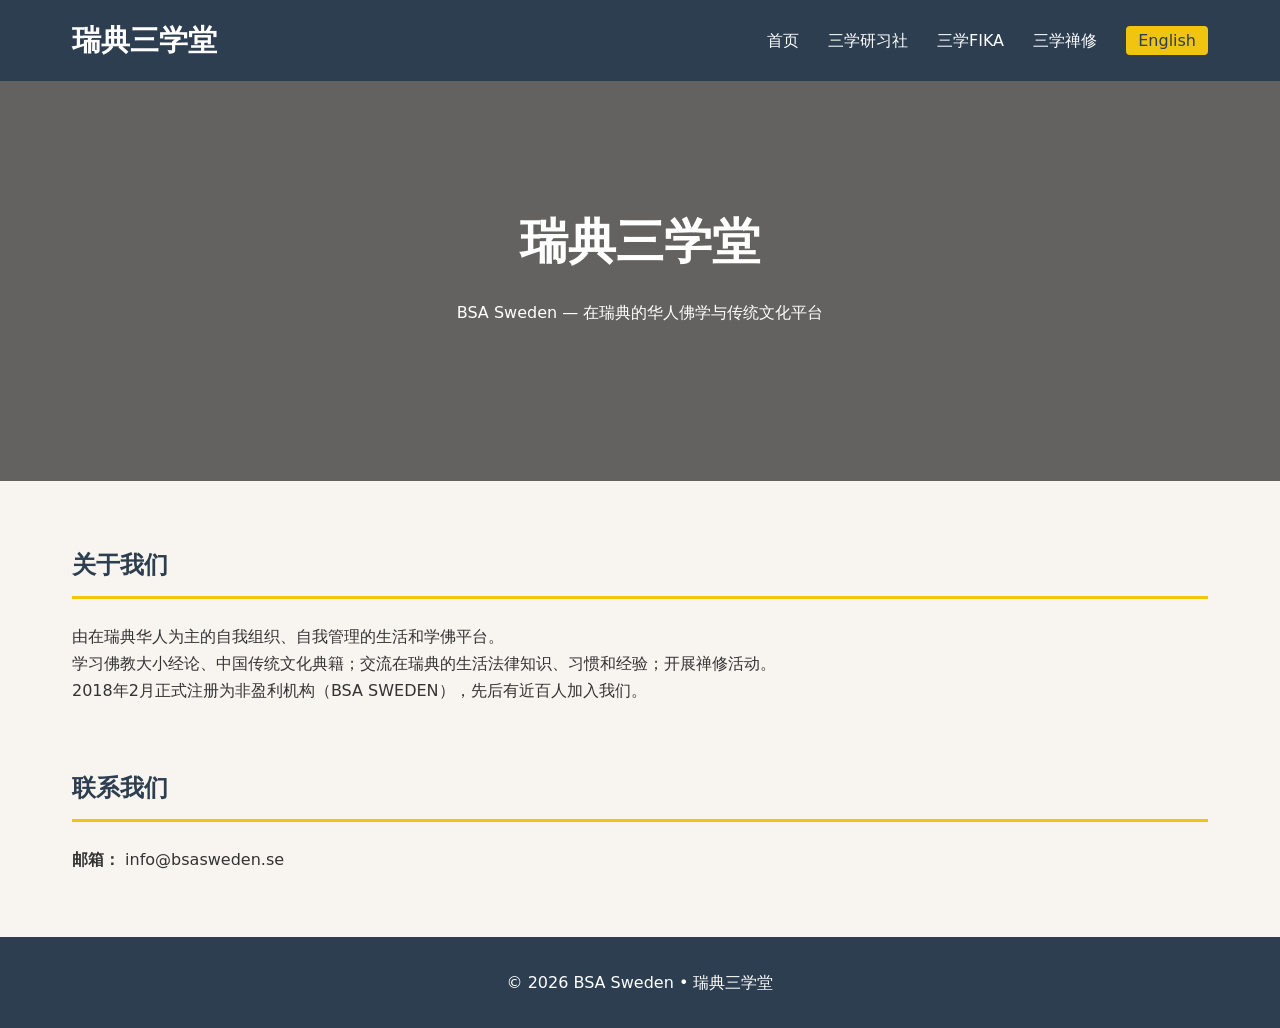
==== index.html @ c9d3ede0 "Update index.html" ====
<!DOCTYPE html>
<html lang="zh-CN">
<head>
    <meta charset="UTF-8">
    <meta name="viewport" content="width=device-width, initial-scale=1.0">
    <title>瑞典三学堂 - BSA Sweden</title>
    <link rel="stylesheet" href="css/style.css">
</head>
<body>
    <header>
        <nav>
            <div class="logo">瑞典三学堂</div>
            <div class="nav-links">
                <a href="index.html">首页</a>
                <a href="study.html">三学研习社</a>
                <a href="fika.html">三学FIKA</a>
                <a href="meditation.html">三学禅修</a>
                <a href="en.html" class="lang-switch">English</a>
            </div>
        </nav>
    </header>

    <section class="hero" style="background: linear-gradient(rgba(0,0,0,0.6), rgba(0,0,0,0.6)), url('logolarong.jpg') center/cover; height: 400px; color: white; text-align: center; padding: 120px 20px;">
        <h1>瑞典三学堂</h1>
        <p>BSA Sweden — 在瑞典的华人佛学与传统文化平台</p>
    </section>

    <main>
        <!-- 其他内容保持不变 -->
        <section>
            <h2>关于我们</h2>
            <p>由在瑞典华人为主的自我组织、自我管理的生活和学佛平台。</p>
            <p>学习佛教大小经论、中国传统文化典籍；交流在瑞典的生活法律知识、习惯和经验；开展禅修活动。</p>
            <p>2018年2月正式注册为非盈利机构（BSA SWEDEN），先后有近百人加入我们。</p>
        </section>

        <section>
            <h2>联系我们</h2>
            <p><strong>邮箱：</strong> info@bsasweden.se</p>
        </section>
    </main>

    <footer>
        <p>&copy; 2026 BSA Sweden • 瑞典三学堂</p>
    </footer>
</body>
</html>
---- css/style.css ----
* {
    margin: 0;
    padding: 0;
    box-sizing: border-box;
}

body {
    font-family: 'Segoe UI', system-ui, sans-serif;
    line-height: 1.7;
    color: #333;
    background: #f8f5f0;
}

header {
    background: #2c3e50;
    color: white;
    padding: 1rem 0;
    position: sticky;
    top: 0;
    z-index: 100;
}

nav {
    max-width: 1200px;
    margin: 0 auto;
    display: flex;
    justify-content: space-between;
    align-items: center;
    padding: 0 2rem;
}

.logo {
    font-size: 1.8rem;
    font-weight: bold;
}

.nav-links a {
    color: white;
    text-decoration: none;
    margin-left: 1.5rem;
    font-weight: 500;
}

.nav-links a:hover {
    color: #f1c40f;
}

.hero {
    background: linear-gradient(rgba(0,0,0,0.6), rgba(0,0,0,0.6)), url('https://bsasweden.se/wp-content/uploads/2023/xx/hero.jpg') center/cover; /* 替换为实际图片 */
    color: white;
    text-align: center;
    padding: 120px 20px;
}

.hero h1 {
    font-size: 3rem;
    margin-bottom: 1rem;
}

main {
    max-width: 1200px;
    margin: 2rem auto;
    padding: 0 2rem;
}

section {
    margin-bottom: 4rem;
}

h2 {
    color: #2c3e50;
    border-bottom: 3px solid #f1c40f;
    padding-bottom: 10px;
    margin-bottom: 1.5rem;
}

.card {
    background: white;
    padding: 2rem;
    border-radius: 8px;
    box-shadow: 0 4px 12px rgba(0,0,0,0.1);
    margin-bottom: 1.5rem;
}

.card h3 {
    color: #2c3e50;
    margin-bottom: 1rem;
}

footer {
    background: #2c3e50;
    color: white;
    text-align: center;
    padding: 2rem;
    margin-top: 3rem;
}

.lang-switch {
    background: #f1c40f;
    color: #2c3e50 !important;
    padding: 5px 12px;
    border-radius: 4px;
}
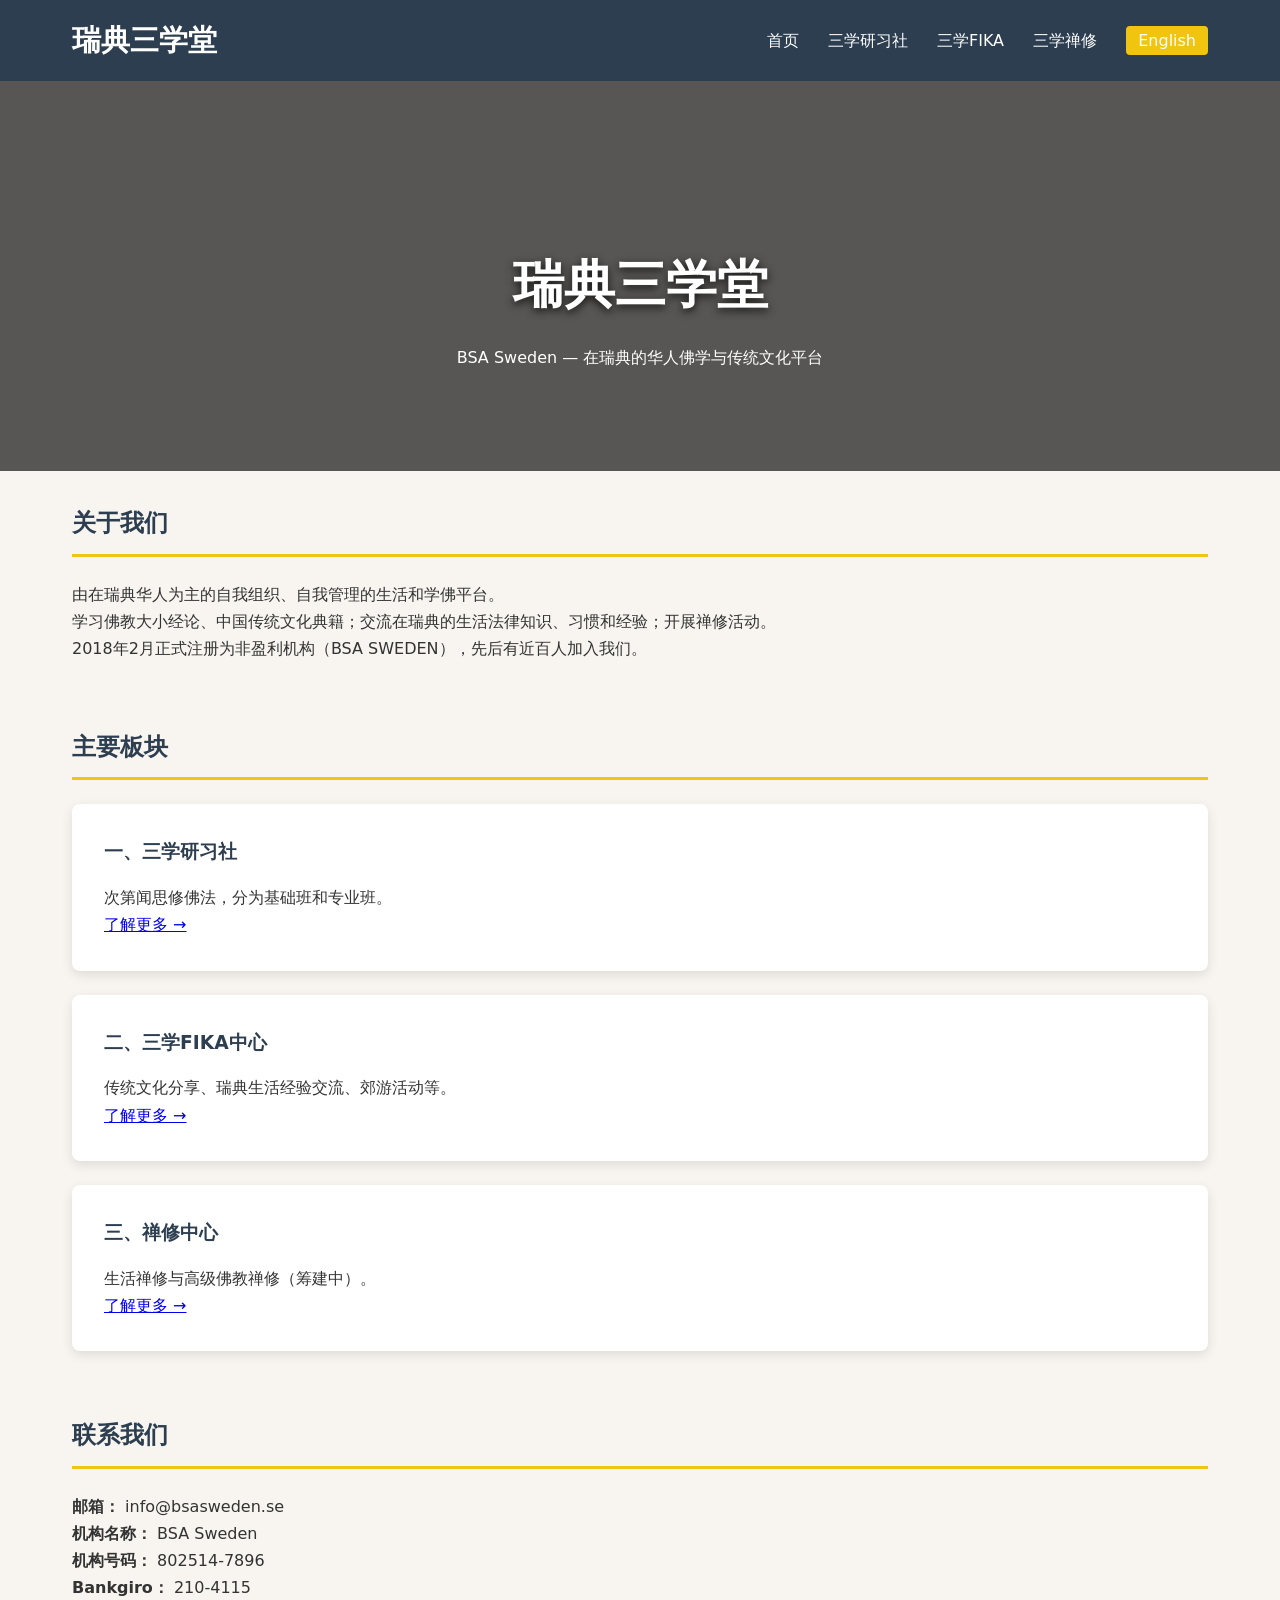
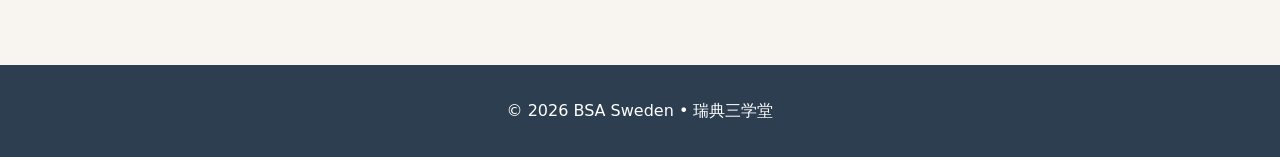
==== commit 997a1dba: "Update index.html" ====
--- a/index.html
+++ b/index.html
@@ -5,6 +5,26 @@
     <meta name="viewport" content="width=device-width, initial-scale=1.0">
     <title>瑞典三学堂 - BSA Sweden</title>
     <link rel="stylesheet" href="css/style.css">
+    <style>
+        .hero {
+            background: linear-gradient(rgba(0,0,0,0.65), rgba(0,0,0,0.65)), 
+                        url('logolarong.jpg') center/cover no-repeat;
+            color: white;
+            text-align: center;
+            padding: 160px 20px 100px;
+            margin-bottom: 2rem;
+        }
+        .hero h1 {
+            font-size: 3.2rem;
+            text-shadow: 0 3px 8px rgba(0,0,0,0.8);
+        }
+        .nav-links a {
+            color: white !important;
+        }
+        .logo {
+            color: white;
+        }
+    </style>
 </head>
 <body>
     <header>
@@ -20,13 +40,12 @@
         </nav>
     </header>
 
-    <section class="hero" style="background: linear-gradient(rgba(0,0,0,0.6), rgba(0,0,0,0.6)), url('logolarong.jpg') center/cover; height: 400px; color: white; text-align: center; padding: 120px 20px;">
+    <section class="hero">
         <h1>瑞典三学堂</h1>
         <p>BSA Sweden — 在瑞典的华人佛学与传统文化平台</p>
     </section>
 
     <main>
-        <!-- 其他内容保持不变 -->
         <section>
             <h2>关于我们</h2>
             <p>由在瑞典华人为主的自我组织、自我管理的生活和学佛平台。</p>
@@ -35,8 +54,30 @@
         </section>
 
         <section>
+            <h2>主要板块</h2>
+            <div class="card">
+                <h3>一、三学研习社</h3>
+                <p>次第闻思修佛法，分为基础班和专业班。</p>
+                <a href="study.html">了解更多 →</a>
+            </div>
+            <div class="card">
+                <h3>二、三学FIKA中心</h3>
+                <p>传统文化分享、瑞典生活经验交流、郊游活动等。</p>
+                <a href="fika.html">了解更多 →</a>
+            </div>
+            <div class="card">
+                <h3>三、禅修中心</h3>
+                <p>生活禅修与高级佛教禅修（筹建中）。</p>
+                <a href="meditation.html">了解更多 →</a>
+            </div>
+        </section>
+
+        <section>
             <h2>联系我们</h2>
             <p><strong>邮箱：</strong> info@bsasweden.se</p>
+            <p><strong>机构名称：</strong> BSA Sweden</p>
+            <p><strong>机构号码：</strong> 802514-7896</p>
+            <p><strong>Bankgiro：</strong> 210-4115</p>
         </section>
     </main>
 
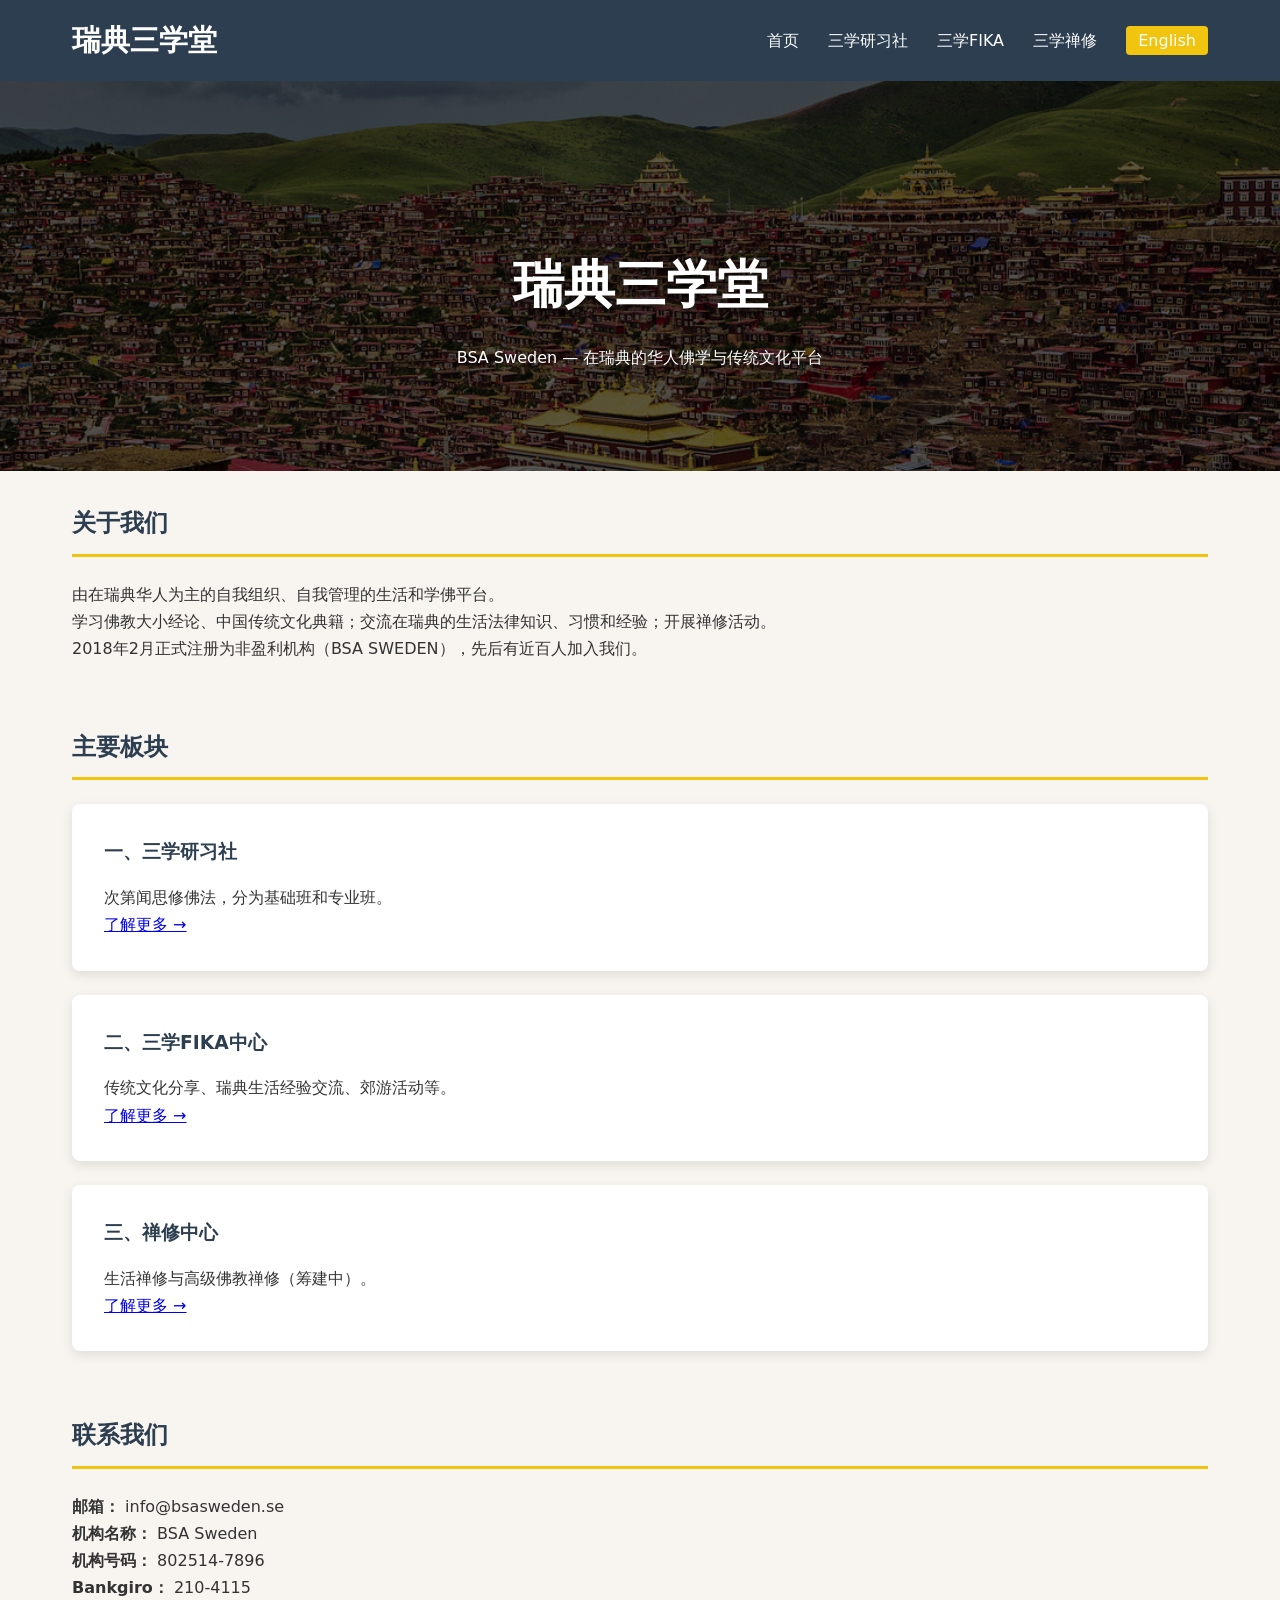
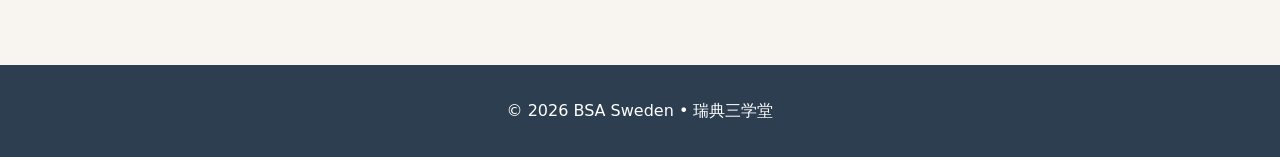
==== commit c266dfa1: "Update index.html" ====
--- a/index.html
+++ b/index.html
@@ -8,7 +8,7 @@
     <style>
         .hero {
             background: linear-gradient(rgba(0,0,0,0.65), rgba(0,0,0,0.65)), 
-                        url('logolarong.jpg') center/cover no-repeat;
+                        url('assets/logolarong.jpg') center/cover no-repeat;
             color: white;
             text-align: center;
             padding: 160px 20px 100px;
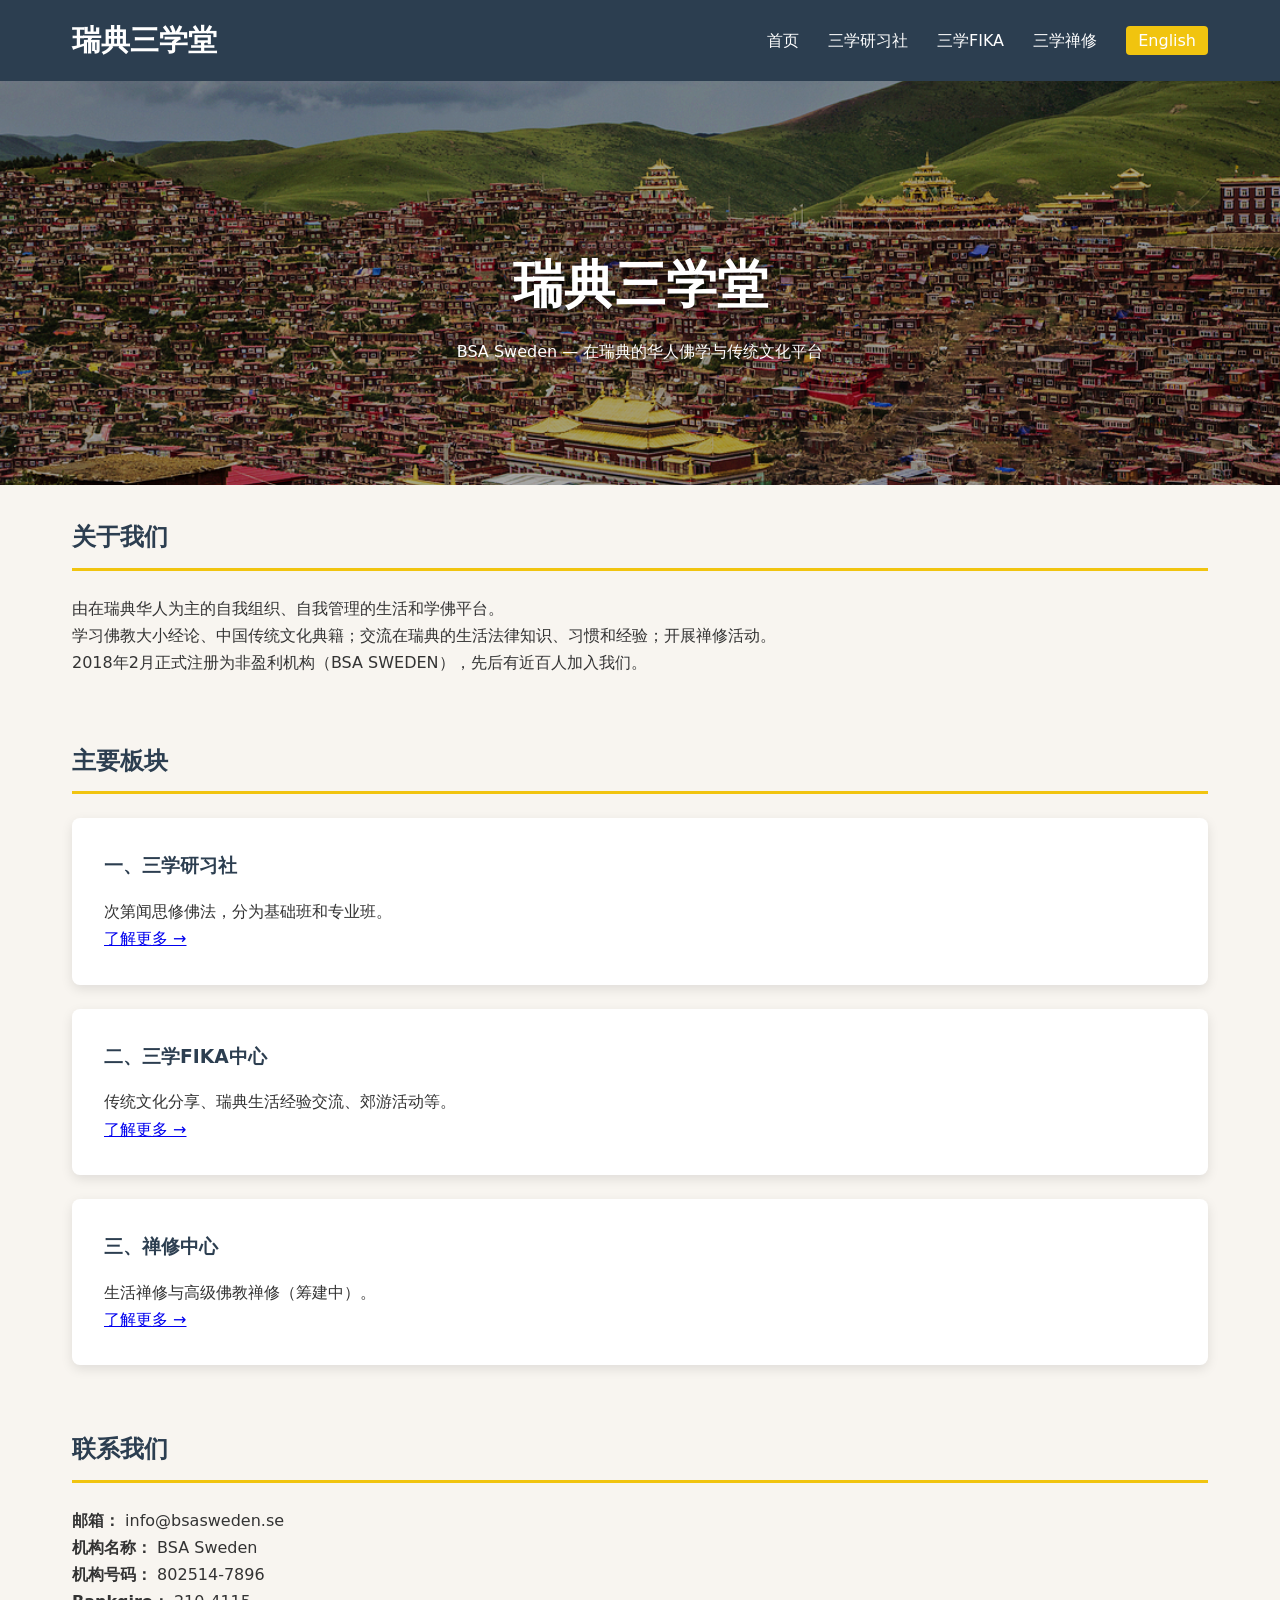
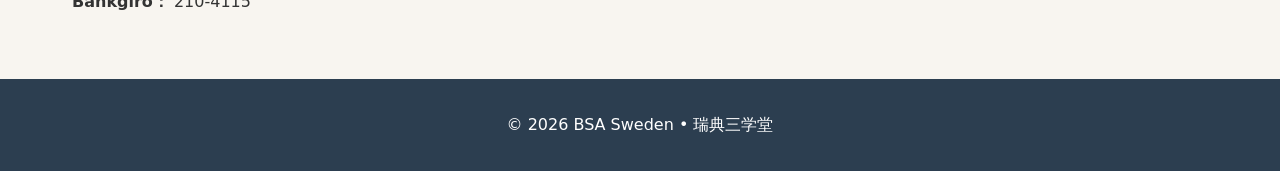
==== commit 13a5be95: "Update index.html" ====
--- a/index.html
+++ b/index.html
@@ -7,22 +7,20 @@
     <link rel="stylesheet" href="css/style.css">
     <style>
         .hero {
-            background: linear-gradient(rgba(0,0,0,0.65), rgba(0,0,0,0.65)), 
+            background: linear-gradient(rgba(0,0,0,0.35), rgba(0,0,0,0.35)), 
                         url('assets/logolarong.jpg') center/cover no-repeat;
             color: white;
             text-align: center;
-            padding: 160px 20px 100px;
+            padding: 160px 20px 120px;
             margin-bottom: 2rem;
         }
         .hero h1 {
             font-size: 3.2rem;
-            text-shadow: 0 3px 8px rgba(0,0,0,0.8);
+            text-shadow: 0 3px 10px rgba(0,0,0,0.9);
+            margin-bottom: 10px;
         }
-        .nav-links a {
+        .nav-links a, .logo {
             color: white !important;
-        }
-        .logo {
-            color: white;
         }
     </style>
 </head>
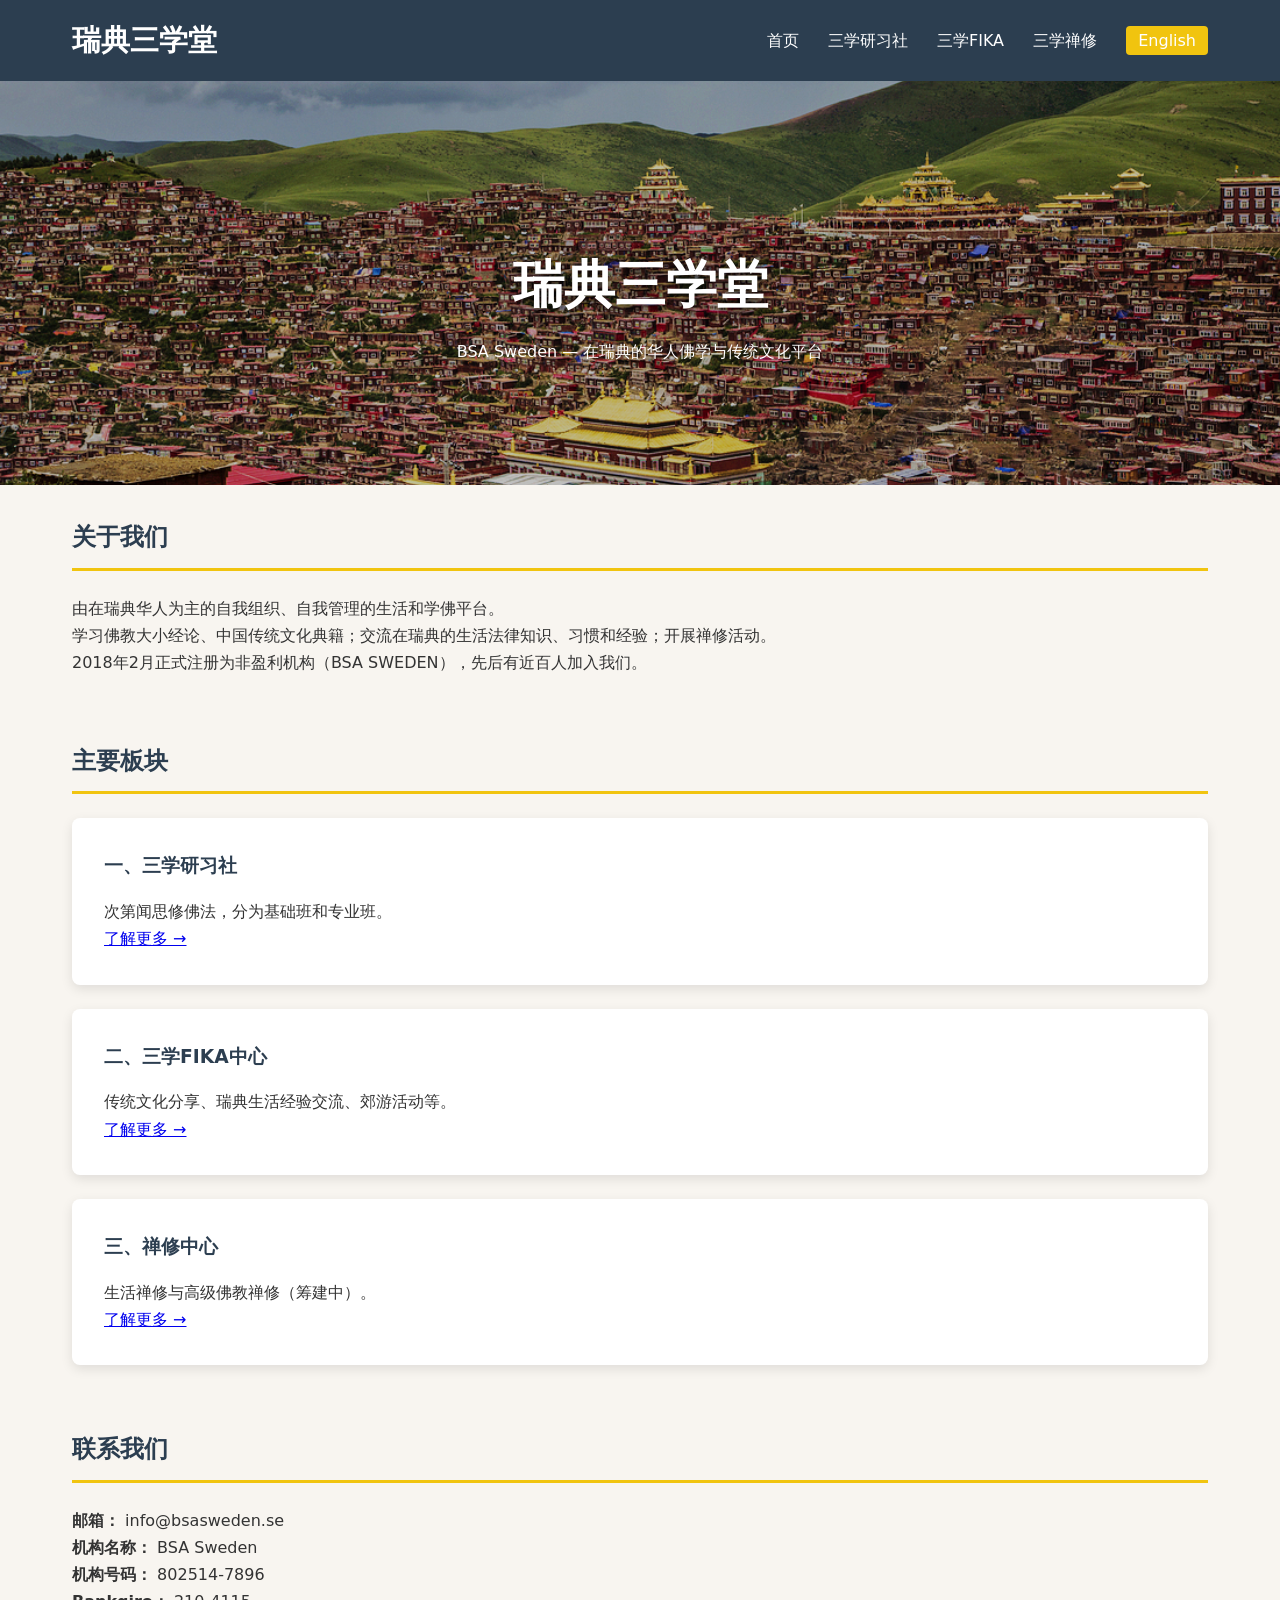
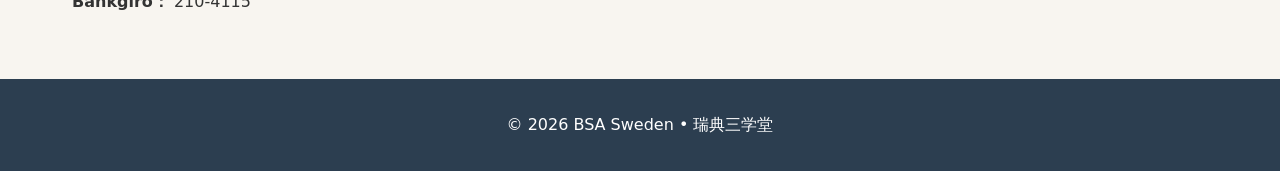
==== commit 2f7a06f2: "Update index.html" ====
--- a/index.html
+++ b/index.html
@@ -7,7 +7,7 @@
     <link rel="stylesheet" href="css/style.css">
     <style>
         .hero {
-            background: linear-gradient(rgba(0,0,0,0.35), rgba(0,0,0,0.35)), 
+            background: linear-gradient(rgba(0,0,0,0.25), rgba(0,0,0,0.25)), 
                         url('assets/logolarong.jpg') center/cover no-repeat;
             color: white;
             text-align: center;
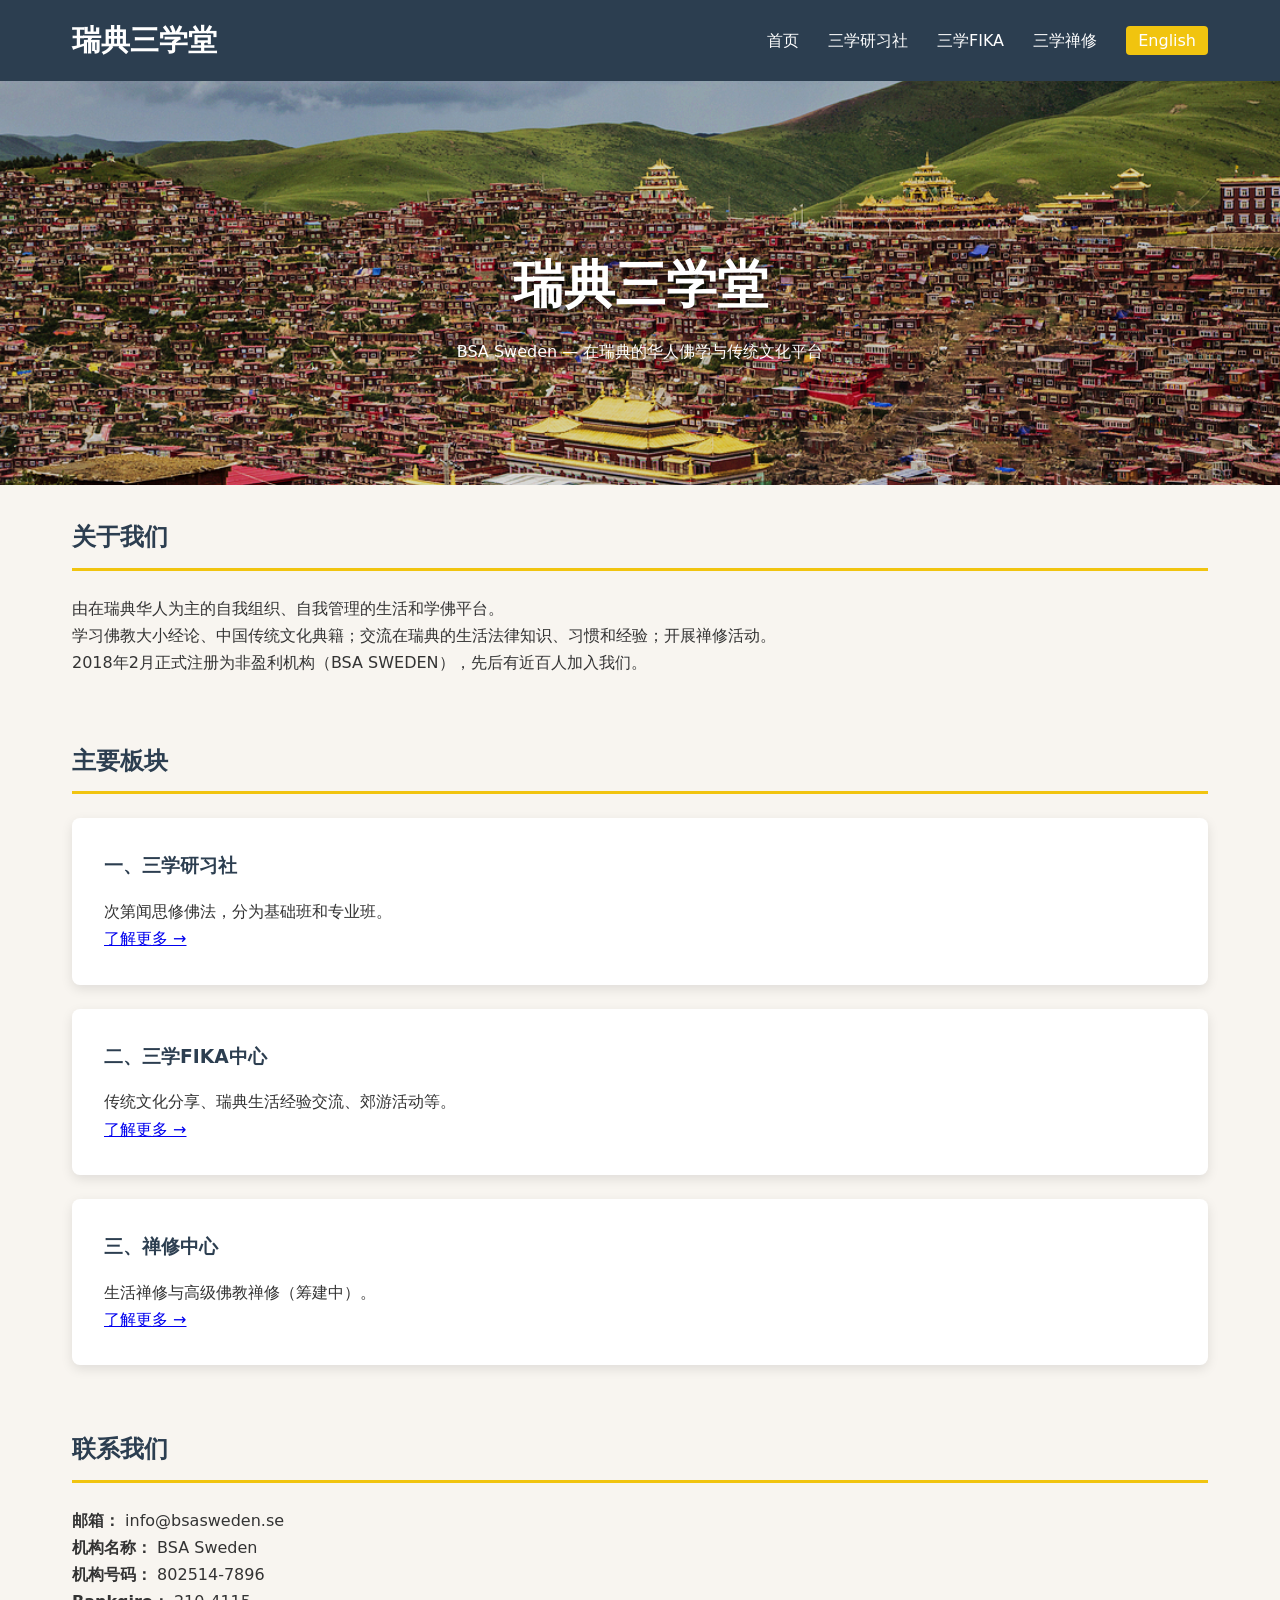
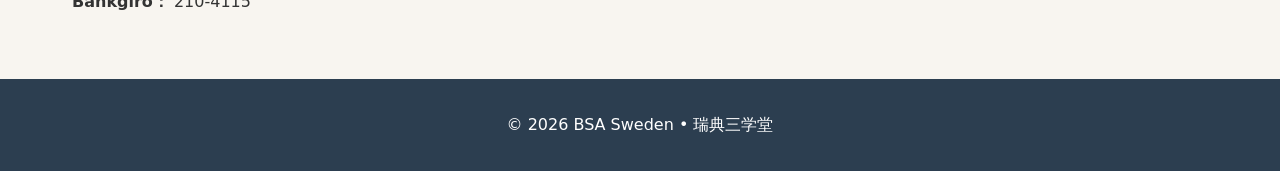
==== commit 7454d59a: "Update index.html" ====
--- a/index.html
+++ b/index.html
@@ -7,7 +7,7 @@
     <link rel="stylesheet" href="css/style.css">
     <style>
         .hero {
-            background: linear-gradient(rgba(0,0,0,0.25), rgba(0,0,0,0.25)), 
+            background: linear-gradient(rgba(0,0,0,0.15), rgba(0,0,0,0.15)), 
                         url('assets/logolarong.jpg') center/cover no-repeat;
             color: white;
             text-align: center;
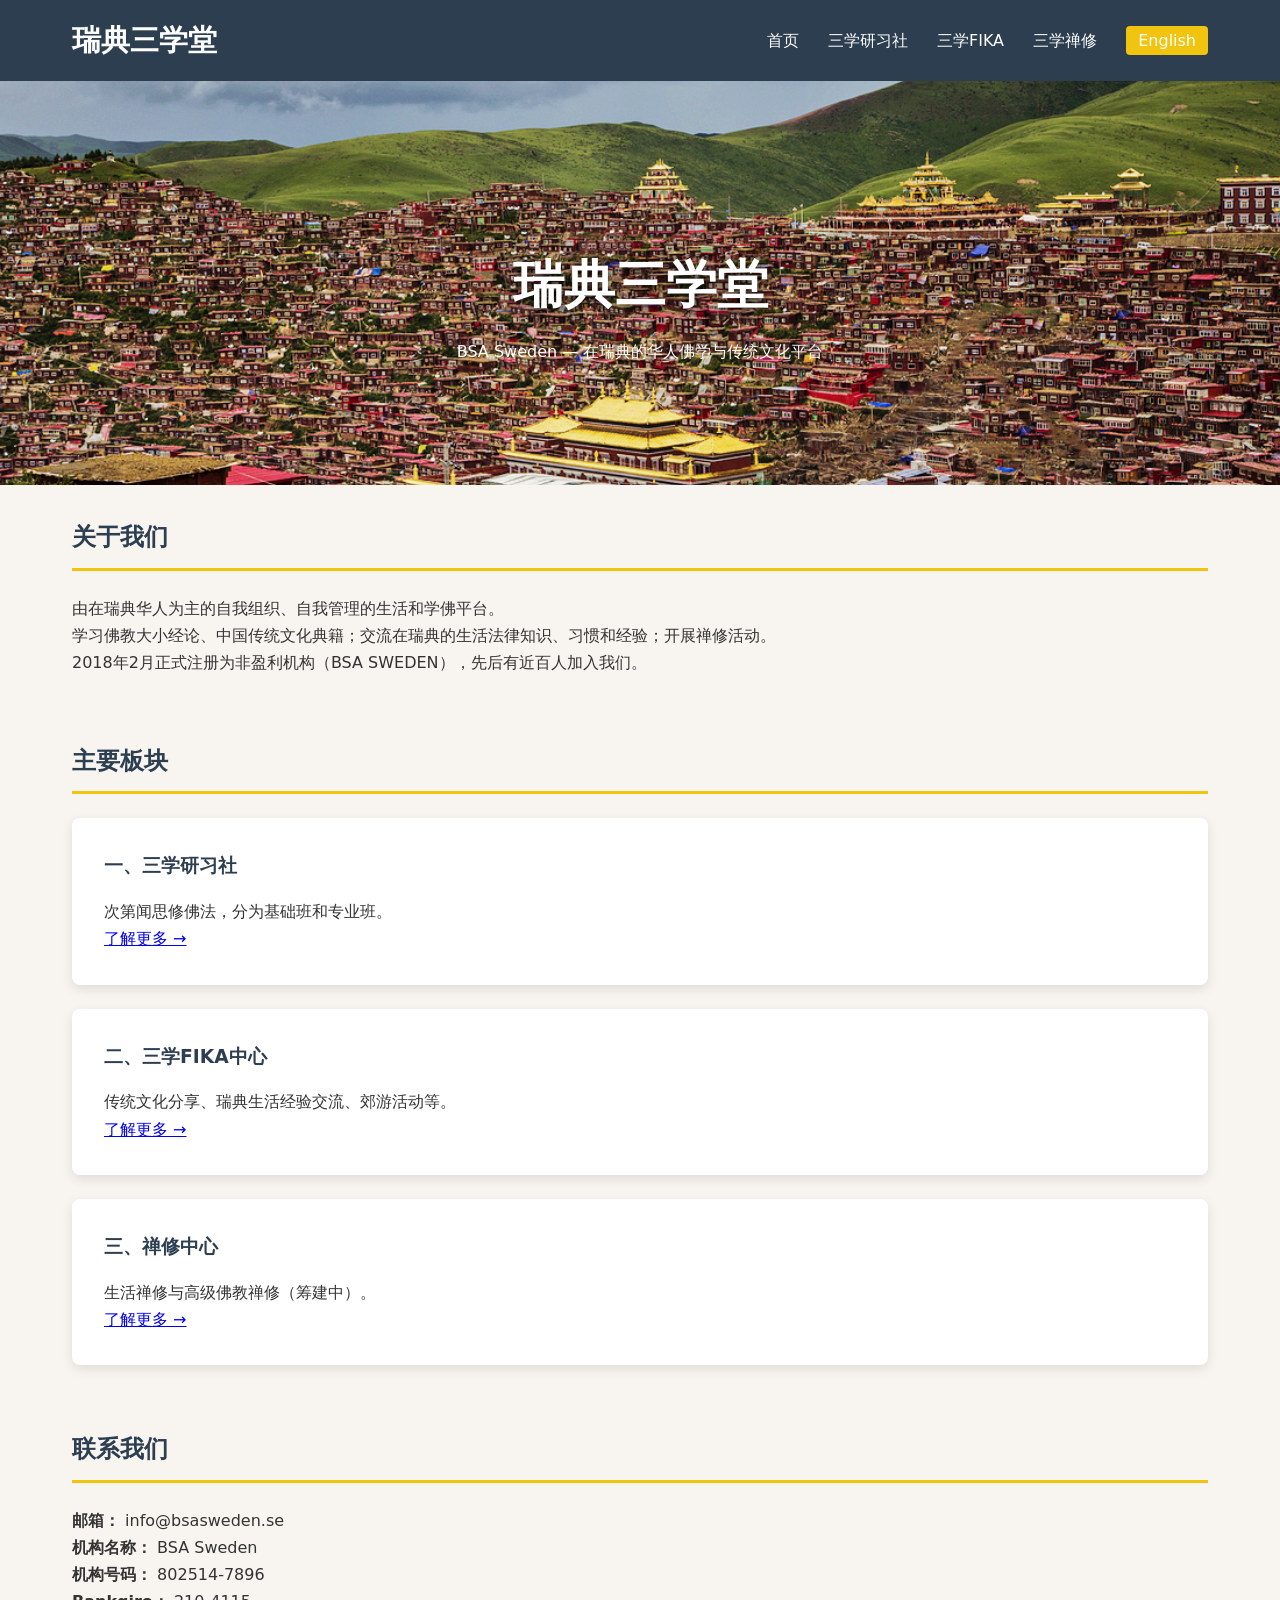
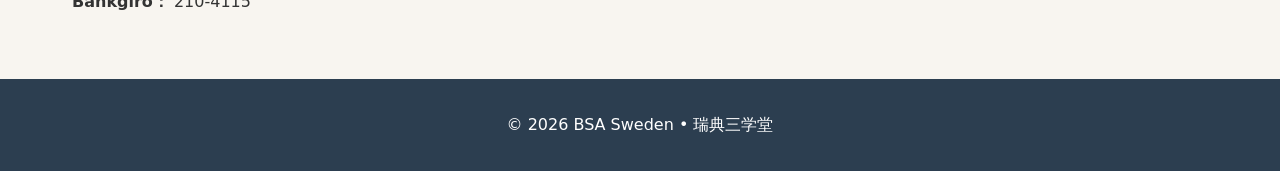
==== commit 47747970: "Update index.html" ====
--- a/index.html
+++ b/index.html
@@ -7,7 +7,7 @@
     <link rel="stylesheet" href="css/style.css">
     <style>
         .hero {
-            background: linear-gradient(rgba(0,0,0,0.15), rgba(0,0,0,0.15)), 
+            background: linear-gradient(rgba(0,0,0,0.05), rgba(0,0,0,0.05)), 
                         url('assets/logolarong.jpg') center/cover no-repeat;
             color: white;
             text-align: center;
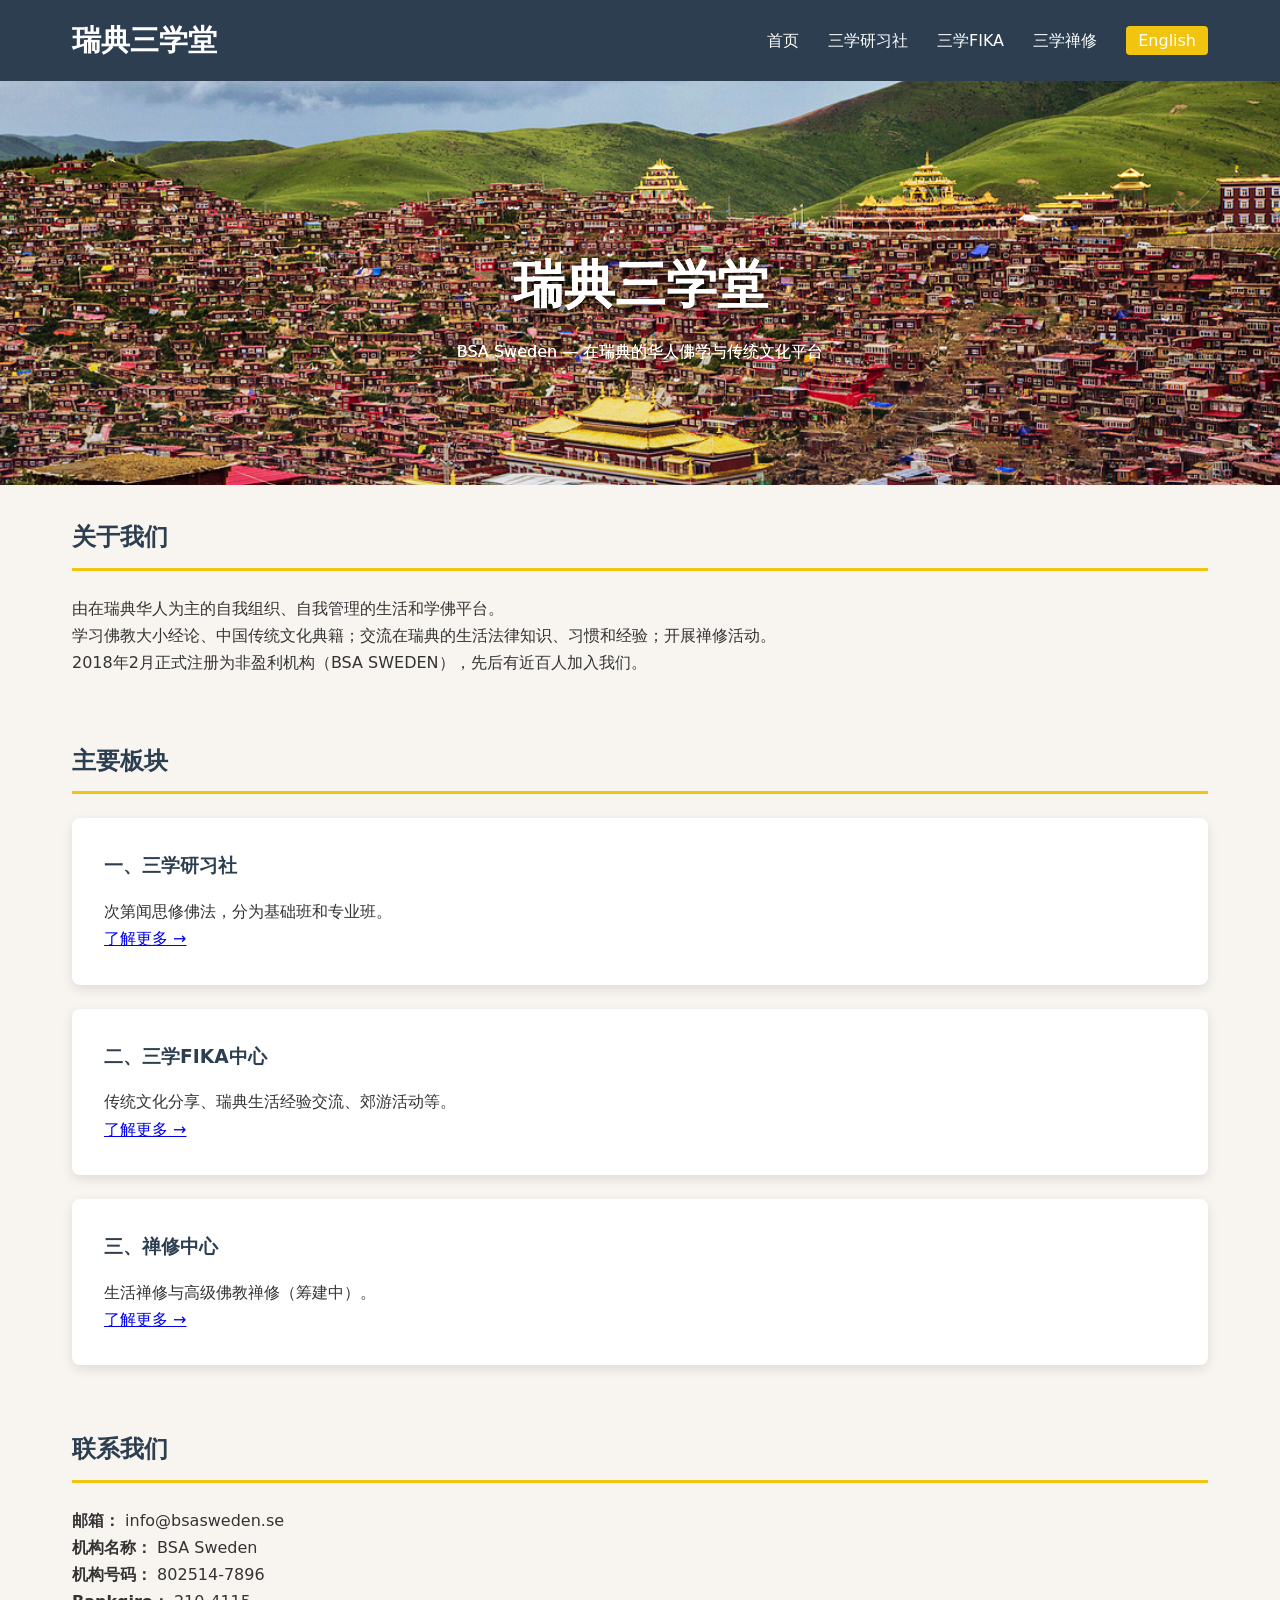
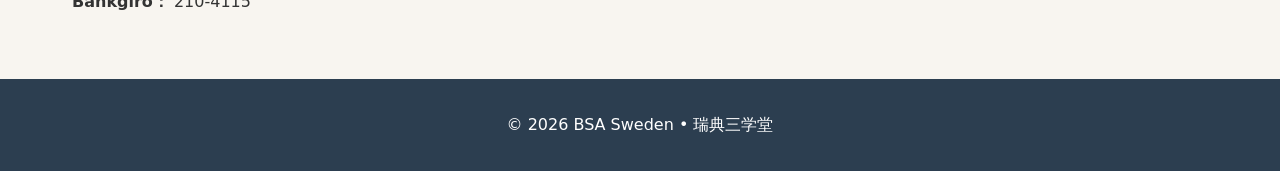
==== commit 46410726: "Update index.html" ====
--- a/index.html
+++ b/index.html
@@ -7,13 +7,14 @@
     <link rel="stylesheet" href="css/style.css">
     <style>
         .hero {
-            background: linear-gradient(rgba(0,0,0,0.05), rgba(0,0,0,0.05)), 
-                        url('assets/logolarong.jpg') center/cover no-repeat;
-            color: white;
-            text-align: center;
-            padding: 160px 20px 120px;
-            margin-bottom: 2rem;
-        }
+    background: linear-gradient(rgba(30, 30, 30, 0.12), rgba(20, 20, 40, 0.25)), 
+                url('assets/logolarong.jpg') center/cover no-repeat;
+    color: white;
+    text-align: center;
+    padding: 160px 20px 120px;
+    margin-bottom: 2rem;
+    filter: brightness(1.15) contrast(1.05) saturate(1.15);
+}
         .hero h1 {
             font-size: 3.2rem;
             text-shadow: 0 3px 10px rgba(0,0,0,0.9);
